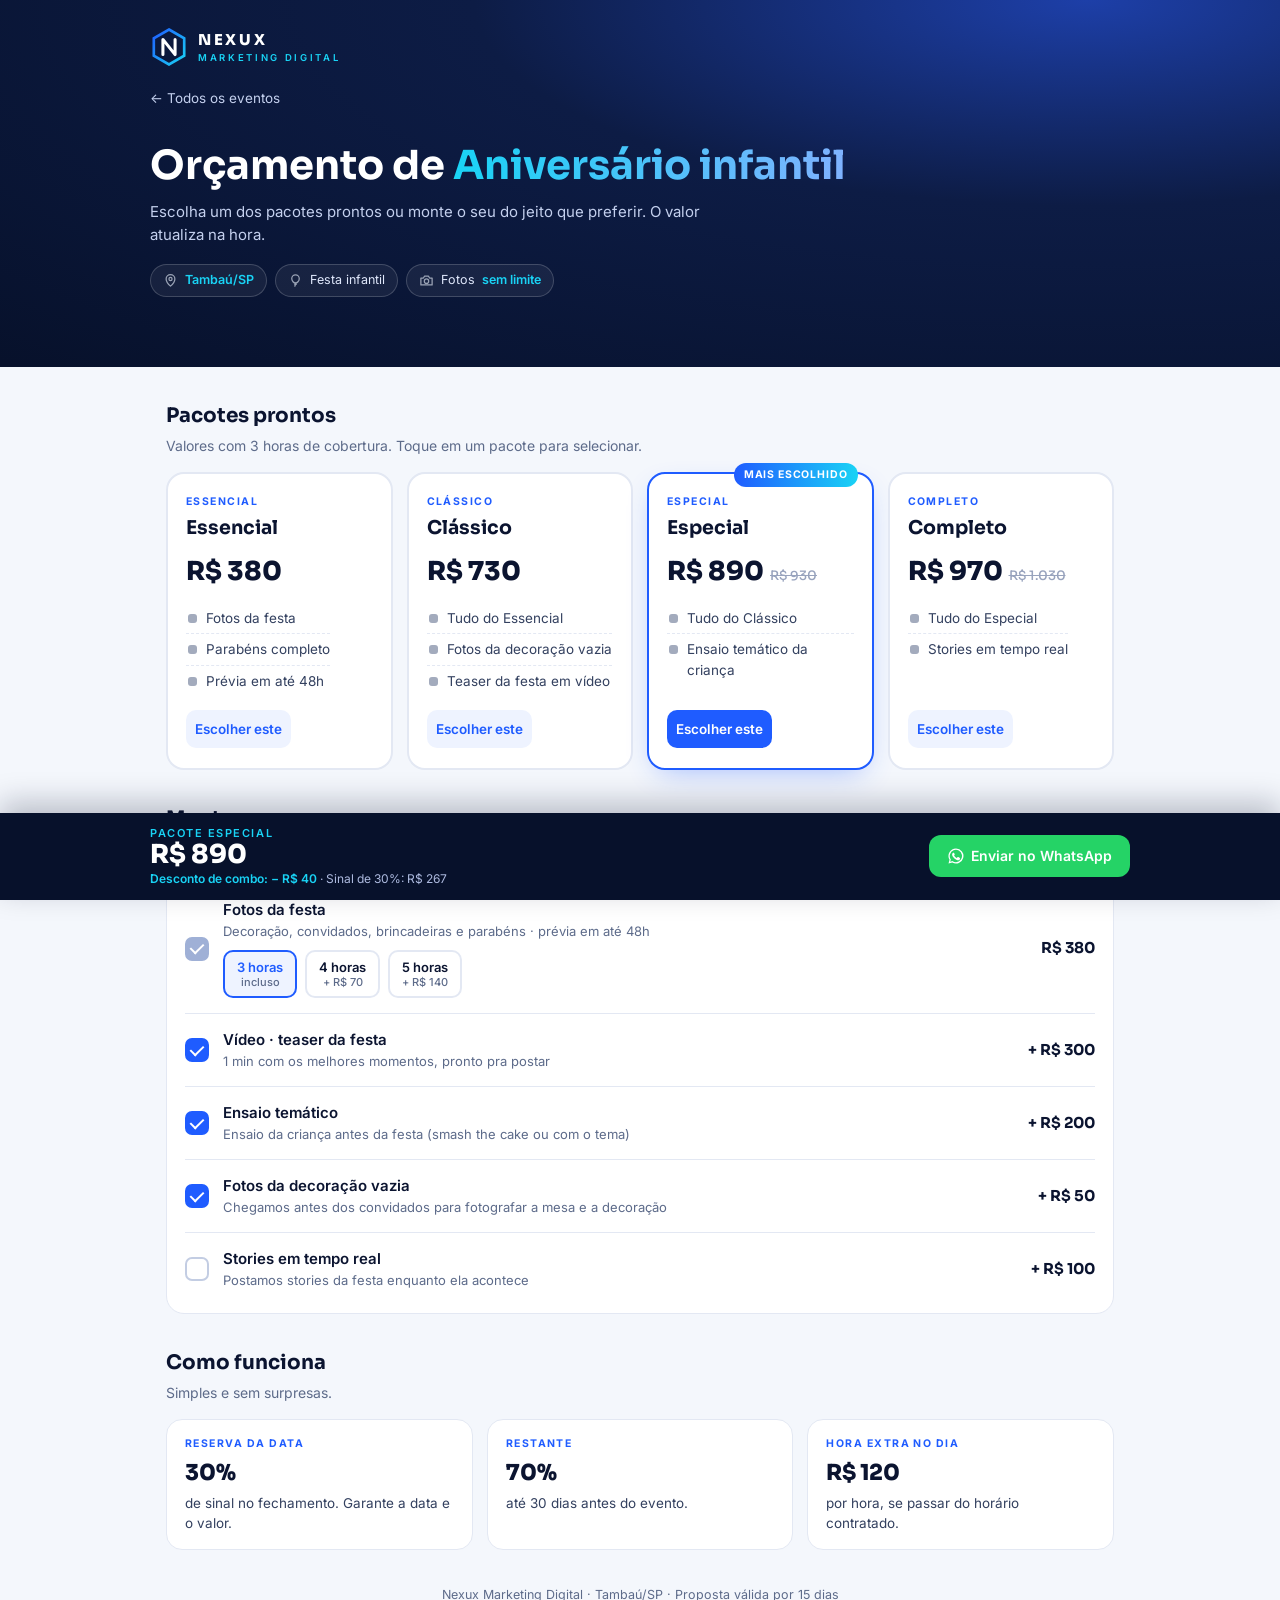
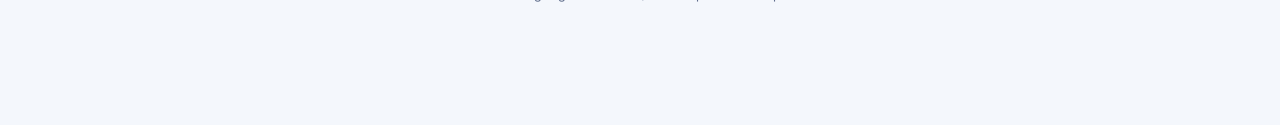
==== aniversario-infantil/index.html @ ab5d2581 "Sistema de orçamentos multi-eventos: página inicial, casamento, aniversário infantil e batizado Co-A" ====
<!DOCTYPE html>
<html lang="pt-BR">
<head>
<meta charset="UTF-8">
<meta name="viewport" content="width=device-width, initial-scale=1">
<title>Orçamento · Nexux</title>
<link href="https://fonts.googleapis.com/css2?family=Sora:wght@500;600;700;800&family=Inter:wght@400;500;600&display=swap" rel="stylesheet">
<link rel="stylesheet" href="../assets/style.css">
</head>
<body data-evento="aniversario-infantil">
<script src="../assets/config.js"></script>
<script src="../assets/eventos.js"></script>
<script src="../assets/orcamento.js"></script>
</body>
</html>
---- assets/style.css ----
:root{
  --navy:#07112b; --navy2:#0d1c45; --blue:#1f5cff; --cyan:#19d3f5;
  --ink:#0b1430; --muted:#5d6b8a; --line:#e3e8f3; --bg:#f4f7fc; --white:#fff;
}
*{box-sizing:border-box;margin:0;padding:0}
body{font-family:Inter,system-ui,sans-serif;background:var(--bg);color:var(--ink);line-height:1.5;padding-bottom:110px}
h1,h2,h3,.sora{font-family:Sora,sans-serif}
.hero{background:radial-gradient(120% 140% at 85% 0%,#1d3fa8 0%,var(--navy2) 40%,var(--navy) 100%);color:#fff;padding:28px 20px 70px}
.wrap{max-width:980px;margin:0 auto}
.brand{display:flex;align-items:center;gap:10px}
.brand .n{font-family:Sora;font-weight:800;letter-spacing:.18em;font-size:15px}
.brand .m{font-size:9.5px;letter-spacing:.28em;color:var(--cyan);font-weight:600}
.hero h1{font-size:clamp(26px,5vw,40px);font-weight:700;margin-top:34px;line-height:1.15}
.hero h1 span{background:linear-gradient(90deg,var(--cyan),#7fb2ff);-webkit-background-clip:text;background-clip:text;color:transparent}
.hero p{color:#c4d0ee;margin-top:12px;max-width:560px;font-size:15px}
.chips{display:flex;flex-wrap:wrap;gap:8px;margin-top:18px}
.chip{border:1px solid rgba(255,255,255,.18);background:rgba(255,255,255,.06);border-radius:99px;padding:6px 12px;font-size:12.5px;color:#dfe7fb}
.chip b{color:var(--cyan);font-weight:600}
.chip{display:inline-flex;align-items:center;gap:7px}
.ic{width:15px;height:15px;color:#9aa3b5;flex:none}
main{margin-top:-44px;padding:0 16px}
.sec-t{font-size:20px;font-weight:700;margin:34px 0 4px}
.sec-s{color:var(--muted);font-size:14px;margin-bottom:16px}
.grid{display:grid;grid-template-columns:repeat(auto-fit,minmax(215px,1fr));gap:14px}
.card{background:var(--white);border:2px solid var(--line);border-radius:18px;padding:20px 18px;cursor:pointer;transition:.18s;position:relative;display:flex;flex-direction:column;text-align:left;font:inherit;color:inherit}
.card:hover{border-color:#b7c6ef;transform:translateY(-2px)}
.card.sel{border-color:var(--blue);box-shadow:0 10px 30px -12px rgba(31,92,255,.45)}
.card .tag{font-size:10.5px;letter-spacing:.14em;font-weight:700;color:var(--blue)}
.card h3{font-size:19px;margin-top:4px}
.card .price{font-family:Sora;font-weight:800;font-size:26px;margin-top:10px}
.card .old{color:#98a3bd;text-decoration:line-through;font-size:13px;margin-left:6px;font-weight:500}
.card ul{list-style:none;margin-top:12px;font-size:13.5px;color:#33405f;flex:1}
.card li{padding:5px 0 5px 20px;position:relative;border-top:1px dashed var(--line)}
.card li:first-child{border-top:none}
.card li::before{content:"";position:absolute;left:2px;top:11px;width:9px;height:9px;border-radius:3px;background:#a3abbd}
.card .pick{margin-top:14px;text-align:center;border-radius:10px;padding:9px;font-weight:600;font-size:13.5px;background:#eef3ff;color:var(--blue)}
.card.sel .pick{background:var(--blue);color:#fff}
.badge{position:absolute;top:-11px;right:14px;background:linear-gradient(90deg,var(--blue),var(--cyan));color:#fff;font-size:10.5px;font-weight:700;letter-spacing:.08em;padding:4px 10px;border-radius:99px}
.panel{background:var(--white);border:1px solid var(--line);border-radius:18px;padding:8px 18px}
.opt{display:flex;align-items:center;gap:14px;padding:15px 0;border-top:1px solid var(--line);cursor:pointer}
.opt:first-child{border-top:none}
.opt input{display:none}
.box{width:24px;height:24px;border-radius:7px;border:2px solid #c3cde3;flex:none;display:grid;place-items:center;transition:.15s}
.opt input:checked + .box{background:var(--blue);border-color:var(--blue)}
.opt input:checked + .box::after{content:"";width:6px;height:11px;border:solid #fff;border-width:0 2.5px 2.5px 0;transform:rotate(45deg) translate(-1px,-1px)}
.opt.locked{cursor:default}
.opt.locked .box{background:#9fb0d6;border-color:#9fb0d6}
.opt.locked .box::after{content:"";width:6px;height:11px;border:solid #fff;border-width:0 2.5px 2.5px 0;transform:rotate(45deg) translate(-1px,-1px)}
.opt.off{opacity:.45;cursor:not-allowed}
.opt .txt{flex:1}
.opt .t{font-weight:600;font-size:15px}
.opt .d{color:var(--muted);font-size:13px}
.opt .v{font-family:Sora;font-weight:700;font-size:15px;white-space:nowrap}
.hours{display:flex;gap:8px;margin-top:9px;flex-wrap:wrap}
.hours button{font:600 13px Inter;border:2px solid var(--line);background:#fff;border-radius:10px;padding:7px 12px;cursor:pointer;color:var(--ink)}
.hours button.on{border-color:var(--blue);background:#eef3ff;color:var(--blue)}
.hours small{display:block;font-weight:500;font-size:11px;color:var(--muted)}
.info{display:grid;grid-template-columns:repeat(auto-fit,minmax(220px,1fr));gap:14px}
.ib{background:var(--white);border:1px solid var(--line);border-radius:16px;padding:16px 18px}
.ib .k{font-size:10.5px;letter-spacing:.14em;color:var(--blue);font-weight:700}
.ib .big{font-family:Sora;font-weight:800;font-size:22px;margin-top:4px}
.ib p{font-size:13.5px;color:#33405f;margin-top:4px}
.bar{position:fixed;left:0;right:0;bottom:0;background:var(--navy);color:#fff;padding:12px 16px;box-shadow:0 -10px 30px rgba(7,17,43,.25);z-index:5}
.bar .wrap{display:flex;align-items:center;gap:14px;justify-content:space-between}
.bar .lab{font-size:11px;letter-spacing:.14em;color:var(--cyan);font-weight:600}
.bar .tot{font-family:Sora;font-weight:800;font-size:26px;line-height:1.1}
.bar .sub{font-size:12px;color:#aebbe0}
.bar button{font:600 14px Inter;border:none;border-radius:12px;padding:12px 18px;background:#25d366;color:#fff;cursor:pointer;white-space:nowrap}
.foot{text-align:center;color:var(--muted);font-size:12.5px;margin:36px 0 10px}
.toast{position:fixed;left:50%;bottom:96px;transform:translateX(-50%) translateY(20px);background:#13234f;color:#fff;padding:10px 16px;border-radius:10px;font-size:13.5px;opacity:0;transition:.25s;pointer-events:none;z-index:6}
.toast.show{opacity:1;transform:translateX(-50%) translateY(0)}
.disc{color:var(--cyan);font-weight:600}
@media (max-width:560px){.bar .tot{font-size:22px}.bar button{padding:11px 13px;font-size:13px}}


/* ---------- comum ---------- */
a{color:inherit}
.back{display:inline-flex;align-items:center;gap:6px;color:#c4d0ee;text-decoration:none;font-size:13.5px;margin-top:22px}
.back:hover{color:#fff}
.hello{color:var(--cyan);font-weight:600;font-size:14px;margin-top:28px}
.hello + h1{margin-top:6px}

/* ---------- página inicial ---------- */
.home .hero{padding-bottom:80px}
.events{display:grid;grid-template-columns:repeat(auto-fit,minmax(230px,1fr));gap:14px}
.ev{background:var(--white);border:2px solid var(--line);border-radius:20px;padding:22px 20px;text-decoration:none;display:flex;flex-direction:column;gap:6px;transition:.18s}
.ev:hover{border-color:var(--blue);transform:translateY(-3px);box-shadow:0 14px 30px -16px rgba(31,92,255,.5)}
.ev .eico{width:46px;height:46px;border-radius:14px;background:#f0f2f6;display:grid;place-items:center;margin-bottom:8px}
.ev .eico svg{width:24px;height:24px;color:#8a93a6}
.ev h3{font-size:18px}
.ev p{font-size:13.5px;color:var(--muted);flex:1}
.ev .from{font-size:12.5px;color:var(--muted);margin-top:8px}
.ev .from b{font-family:Sora;font-size:17px;color:var(--ink)}
.ev .go{margin-top:12px;font-weight:600;font-size:13.5px;color:var(--blue)}
.ev.other{border-style:dashed;background:transparent}
.steps{display:grid;grid-template-columns:repeat(auto-fit,minmax(200px,1fr));gap:14px}
.step{background:var(--white);border:1px solid var(--line);border-radius:16px;padding:18px}
.step .num{width:30px;height:30px;border-radius:9px;background:#f0f2f6;color:#6b7488;font-family:Sora;font-weight:700;display:grid;place-items:center;font-size:14px}
.step h4{font-family:Sora;font-size:15px;margin-top:10px}
.step p{font-size:13.5px;color:var(--muted);margin-top:3px}
.home{padding-bottom:30px}
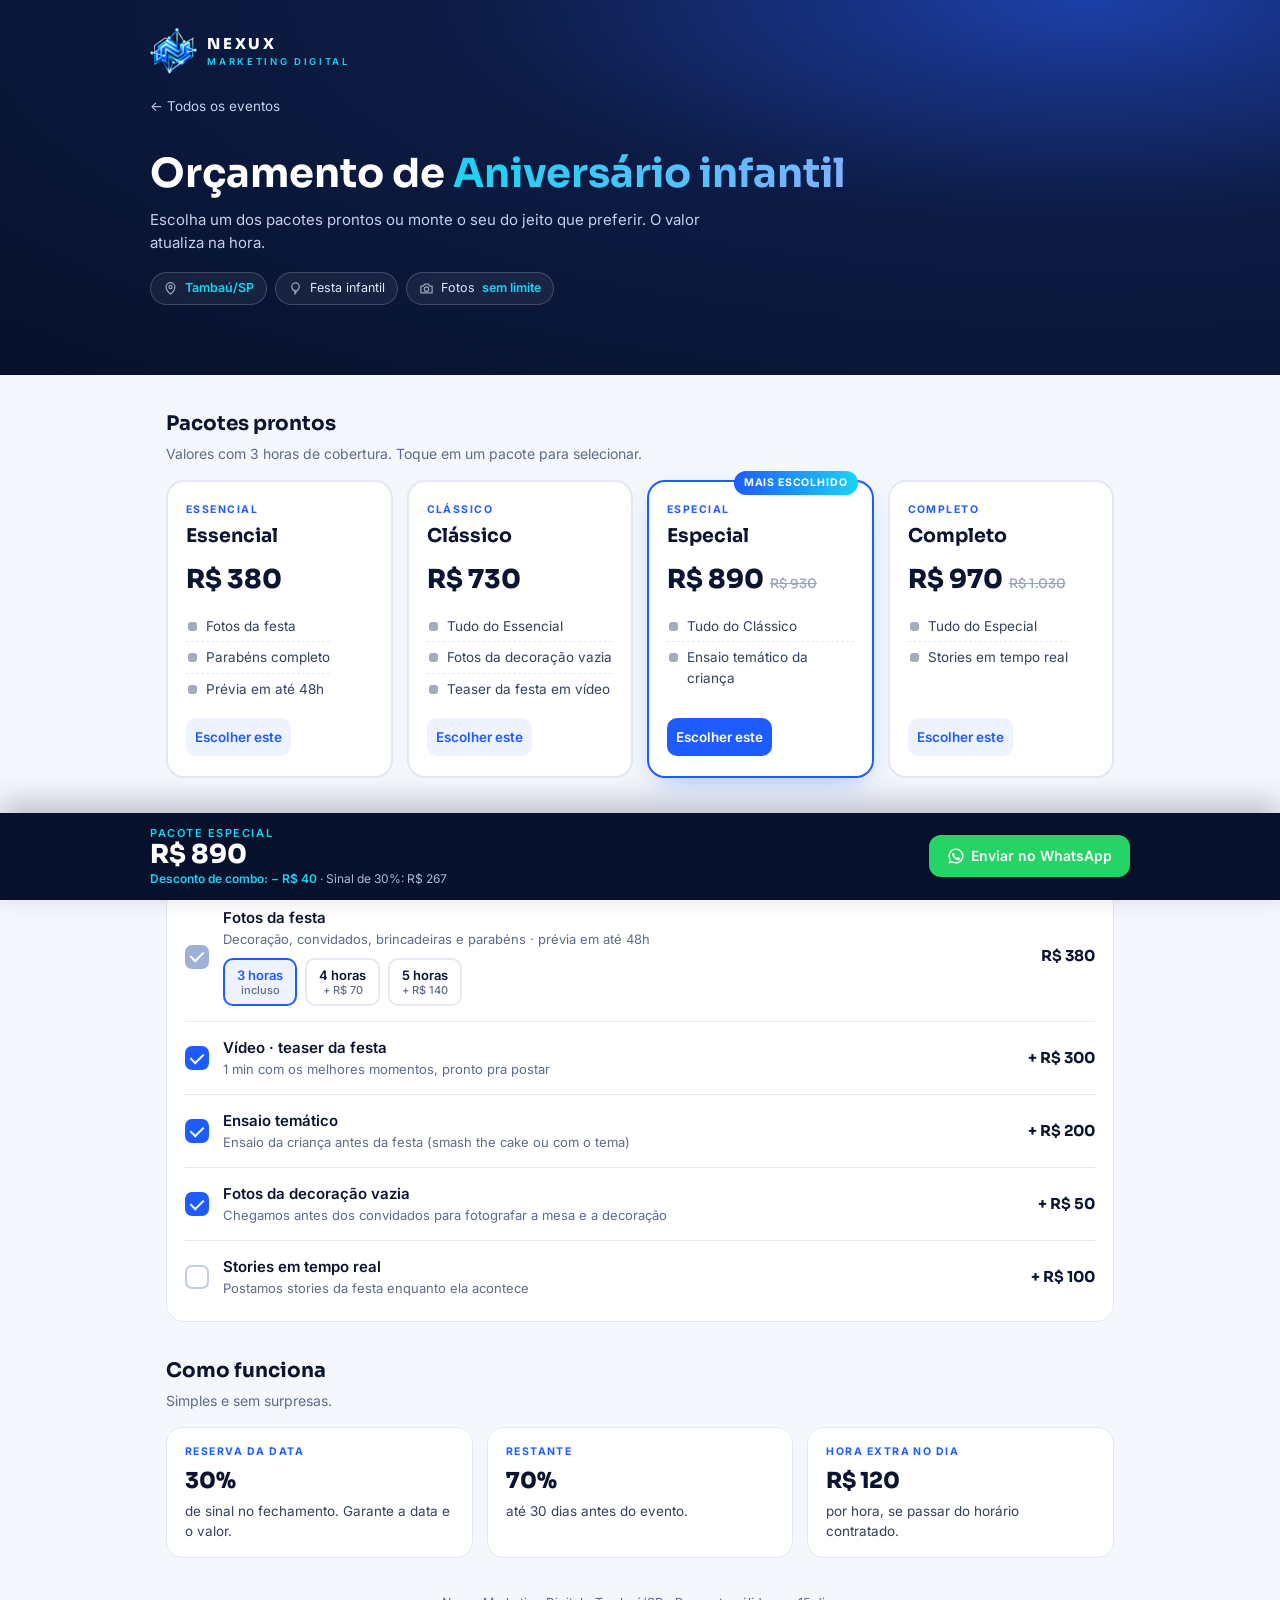
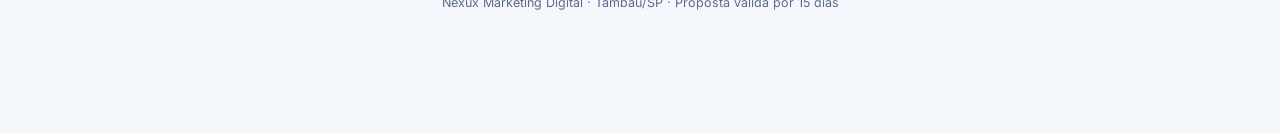
==== commit 58b11327: "Nova logo da Nexux no topo e como ícone da aba Co-Authored-By: Claude Opus 5.5 <noreply@anthropic.co" ====
--- a/aniversario-infantil/index.html
+++ b/aniversario-infantil/index.html
@@ -3,13 +3,14 @@
 <head>
 <meta charset="UTF-8">
 <meta name="viewport" content="width=device-width, initial-scale=1">
+<link rel="icon" href="../assets/logo.png">
 <title>Orçamento · Nexux</title>
 <link href="https://fonts.googleapis.com/css2?family=Sora:wght@500;600;700;800&family=Inter:wght@400;500;600&display=swap" rel="stylesheet">
-<link rel="stylesheet" href="../assets/style.css">
+<link rel="stylesheet" href="../assets/style.css?v=1794233570">
 </head>
 <body data-evento="aniversario-infantil">
-<script src="../assets/config.js"></script>
-<script src="../assets/eventos.js"></script>
-<script src="../assets/orcamento.js"></script>
+<script src="../assets/config.js?v=1794233570"></script>
+<script src="../assets/eventos.js?v=1794233570"></script>
+<script src="../assets/orcamento.js?v=1794233570"></script>
 </body>
 </html>
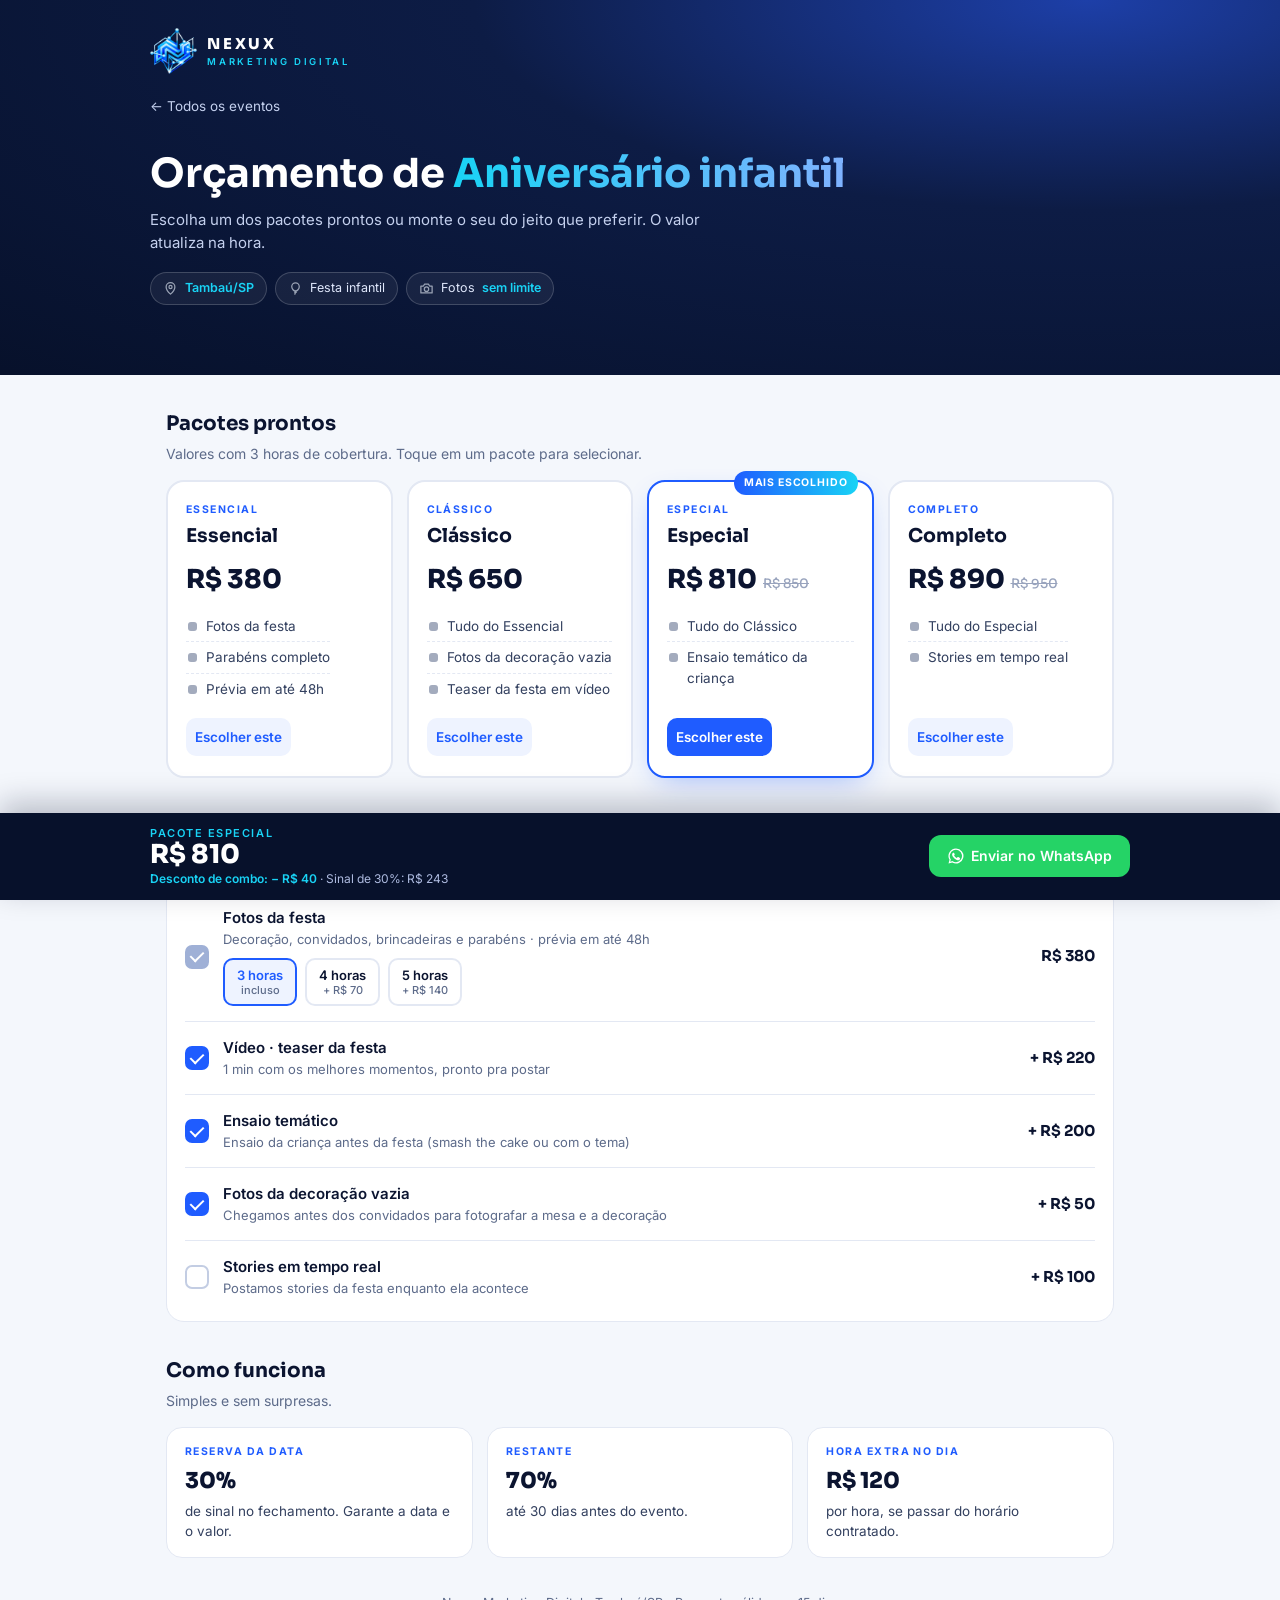
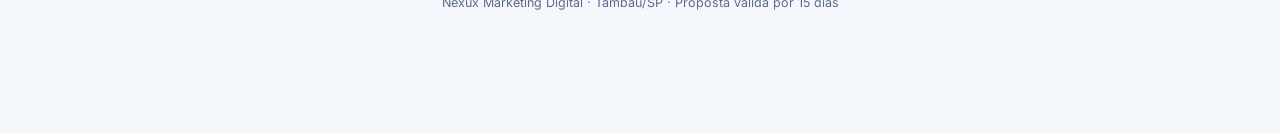
==== commit e0fe3b69: "Teaser mais barato: casamento R$250, aniversário R$220, batizado R$200 Co-Authored-By: Claude Opus 5" ====
--- a/aniversario-infantil/index.html
+++ b/aniversario-infantil/index.html
@@ -6,11 +6,11 @@
 <link rel="icon" href="../assets/logo.png">
 <title>Orçamento · Nexux</title>
 <link href="https://fonts.googleapis.com/css2?family=Sora:wght@500;600;700;800&family=Inter:wght@400;500;600&display=swap" rel="stylesheet">
-<link rel="stylesheet" href="../assets/style.css?v=1794233570">
+<link rel="stylesheet" href="../assets/style.css?v=1794238354">
 </head>
 <body data-evento="aniversario-infantil">
-<script src="../assets/config.js?v=1794233570"></script>
-<script src="../assets/eventos.js?v=1794233570"></script>
-<script src="../assets/orcamento.js?v=1794233570"></script>
+<script src="../assets/config.js?v=1794238354"></script>
+<script src="../assets/eventos.js?v=1794238354"></script>
+<script src="../assets/orcamento.js?v=1794238354"></script>
 </body>
 </html>
